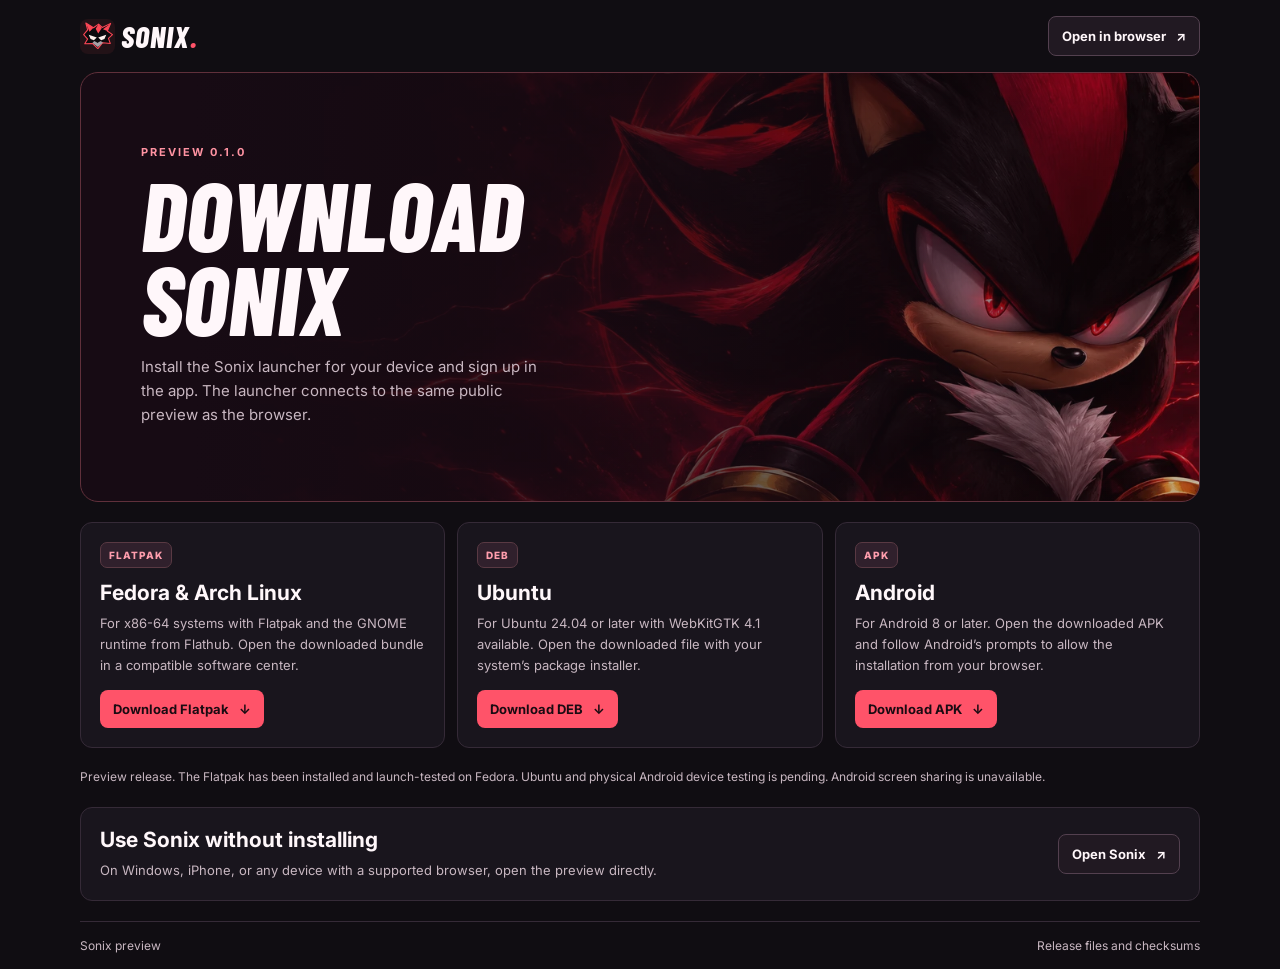
==== index.html @ aa1c5a4f "Include platform test status on downloads page" ====
<!doctype html>
<html lang="en">
<head>
  <meta charset="utf-8">
  <meta name="viewport" content="width=device-width, initial-scale=1">
  <meta name="theme-color" content="#100d12">
  <meta name="description" content="Download the Sonix preview for Fedora, Arch Linux, Ubuntu and Android.">
  <title>Download Sonix</title>
  <link rel="icon" href="assets/sonix.svg">
  <link rel="stylesheet" href="https://fonts.googleapis.com/css2?family=Barlow+Condensed:ital,wght@1,800&family=Inter:wght@400;500;600;700;800&display=swap">
  <link rel="stylesheet" href="style.css">
</head>
<body>
  <header class="bar">
    <a class="brand" href="https://sonixdeveloper.github.io/sonix-website/"><img src="assets/sonix.svg" alt="">SONIX<span>.</span></a>
    <a class="secondary" href="launch.html">Open in browser <span aria-hidden="true">↗</span></a>
  </header>
  <main>
    <section class="hero">
      <div>
        <p class="release">Preview 0.1.0</p>
        <h1>Download Sonix</h1>
        <p>Install the Sonix launcher for your device and sign up in the app. The launcher connects to the same public preview as the browser.</p>
      </div>
    </section>
    <section class="downloads" aria-label="Sonix installers">
      <article>
        <div class="format" aria-hidden="true">FLATPAK</div>
        <h2>Fedora &amp; Arch Linux</h2>
        <p>For x86-64 systems with Flatpak and the GNOME runtime from Flathub. Open the downloaded bundle in a compatible software center.</p>
        <a class="download" href="https://github.com/SonixDeveloper/sonix-downloads/releases/download/v0.1.0/Sonix-0.1.0-x86_64.flatpak">Download Flatpak <span aria-hidden="true">↓</span></a>
      </article>
      <article>
        <div class="format" aria-hidden="true">DEB</div>
        <h2>Ubuntu</h2>
        <p>For Ubuntu 24.04 or later with WebKitGTK 4.1 available. Open the downloaded file with your system’s package installer.</p>
        <a class="download" href="https://github.com/SonixDeveloper/sonix-downloads/releases/download/v0.1.0/sonix-chat_0.1.0_all.deb">Download DEB <span aria-hidden="true">↓</span></a>
      </article>
      <article>
        <div class="format" aria-hidden="true">APK</div>
        <h2>Android</h2>
        <p>For Android 8 or later. Open the downloaded APK and follow Android’s prompts to allow the installation from your browser.</p>
        <a class="download" href="https://github.com/SonixDeveloper/sonix-downloads/releases/download/v0.1.0/Sonix-0.1.0.apk">Download APK <span aria-hidden="true">↓</span></a>
      </article>
    </section>
    <p class="testing-note">Preview release. The Flatpak has been installed and launch-tested on Fedora. Ubuntu and physical Android device testing is pending. Android screen sharing is unavailable.</p>
    <section class="browser">
      <div><h2>Use Sonix without installing</h2><p>On Windows, iPhone, or any device with a supported browser, open the preview directly.</p></div>
      <a class="secondary" href="launch.html">Open Sonix <span aria-hidden="true">↗</span></a>
    </section>
  </main>
  <footer class="bar">
    <span>Sonix preview</span>
    <a href="https://github.com/SonixDeveloper/sonix-downloads/releases/tag/v0.1.0">Release files and checksums</a>
  </footer>
</body>
</html>
---- style.css ----
:root{color-scheme:dark;--bg:#100d12;--surface:#19151d;--border:#352a37;--ink:#fff7fa;--muted:#c8b7c1;--accent:#ff5369;font:15px Inter,system-ui,sans-serif}
*{box-sizing:border-box}body{margin:0;background:var(--bg);color:var(--ink)}a{color:inherit;text-decoration:none}a:focus-visible{outline:2px solid #ff8c9d;outline-offset:4px}
main,.bar{width:min(1120px,calc(100% - 38px));margin-inline:auto}.bar{display:flex;justify-content:space-between;align-items:center;gap:12px;padding:16px 0}.brand{display:flex;align-items:center;gap:6px;font:italic 800 30px "Barlow Condensed",Impact,sans-serif;letter-spacing:1px}.brand img{width:35px;height:35px}.brand span{color:var(--accent);margin-left:-5px}
.hero{min-height:345px;display:flex;align-items:center;padding:clamp(20px,6vw,60px);border:1px solid #60303b;border-radius:18px;background:linear-gradient(90deg,#170b14 10%,#170b14b8 55%,#170b1440),url("assets/overdrive.webp") 71% center/cover}.hero>div{max-width:550px}
h1{font:italic 800 clamp(53px,10vw,96px)/.87 "Barlow Condensed",Impact,sans-serif;text-transform:uppercase;margin:8px 0 16px}p{color:var(--muted);line-height:1.58}.hero p:last-child{max-width:415px}.release{color:#ff93a2;text-transform:uppercase;font-weight:700;letter-spacing:2px;font-size:11px}
.downloads{display:grid;grid-template-columns:repeat(3,minmax(0,1fr));gap:12px;margin:20px 0}.downloads article,.browser{background:var(--surface);border:1px solid var(--border);border-radius:12px;padding:19px}.downloads article{display:flex;align-items:flex-start;flex-direction:column}.format{border:1px solid #593943;background:#30202c;color:#ff9dad;border-radius:7px;padding:6px 8px;font-size:10px;font-weight:800;letter-spacing:1px}.downloads h2,.browser h2{margin:12px 0 0;font-size:21px}.downloads p,.browser p{font-size:13px;margin:8px 0 15px}
.download,.secondary{display:inline-flex;align-items:center;justify-content:center;gap:10px;font-size:13px;font-weight:700;border-radius:8px;padding:11px 13px}.download{color:#1a0b12;background:var(--accent);margin-top:auto}.secondary{border:1px solid #53404f;background:#211922}.download:hover,.secondary:hover{filter:brightness(1.15)}.browser{display:flex;align-items:center;justify-content:space-between;gap:14px;margin-bottom:20px}.browser h2{margin-top:0}.browser p{margin-bottom:0}footer.bar{border-top:1px solid var(--border);color:var(--muted);font-size:12px}.launch{padding:60px 0;text-align:center}
@media(max-width:680px){main,.bar{width:calc(100% - 24px)}.downloads{grid-template-columns:1fr}.hero{min-height:310px}.browser{flex-direction:column;align-items:flex-start}}

.testing-note{font-size:12px;margin:4px 0 20px}
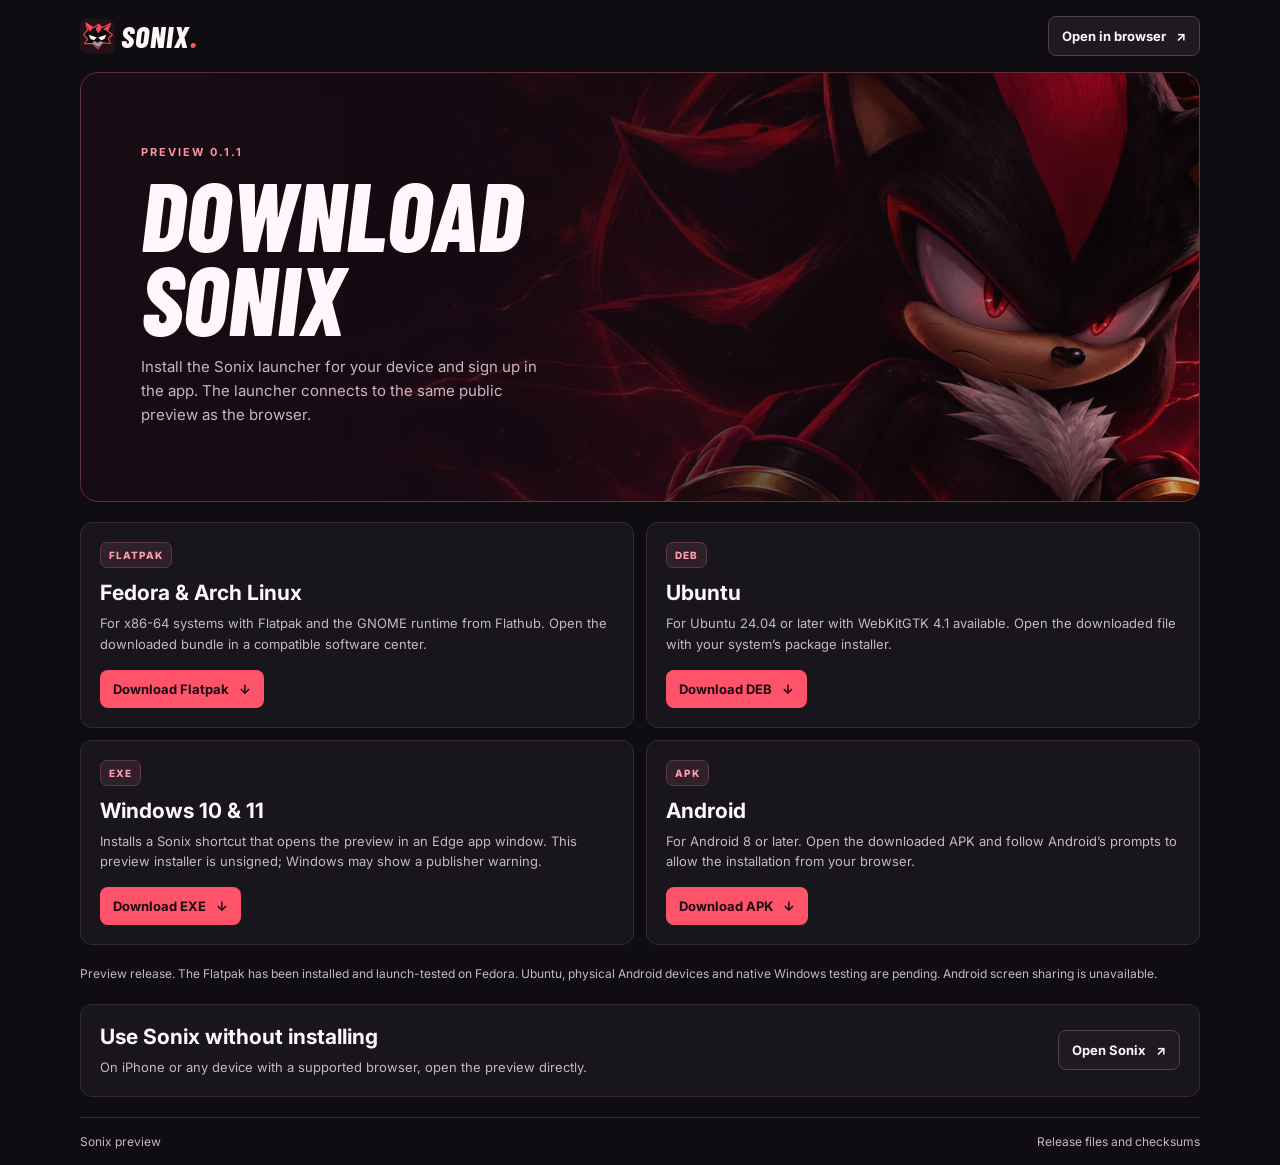
==== commit 0eb6caab: "Release mobile layout fixes, refresh desktop client and Windows installer" ====
--- a/index.html
+++ b/index.html
@@ -18,7 +18,7 @@
   <main>
     <section class="hero">
       <div>
-        <p class="release">Preview 0.1.0</p>
+        <p class="release">Preview 0.1.1</p>
         <h1>Download Sonix</h1>
         <p>Install the Sonix launcher for your device and sign up in the app. The launcher connects to the same public preview as the browser.</p>
       </div>
@@ -28,30 +28,36 @@
         <div class="format" aria-hidden="true">FLATPAK</div>
         <h2>Fedora &amp; Arch Linux</h2>
         <p>For x86-64 systems with Flatpak and the GNOME runtime from Flathub. Open the downloaded bundle in a compatible software center.</p>
-        <a class="download" href="https://github.com/SonixDeveloper/sonix-downloads/releases/download/v0.1.0/Sonix-0.1.0-x86_64.flatpak">Download Flatpak <span aria-hidden="true">↓</span></a>
+        <a class="download" href="https://github.com/SonixDeveloper/sonix-downloads/releases/download/v0.1.1/Sonix-0.1.1-x86_64.flatpak">Download Flatpak <span aria-hidden="true">↓</span></a>
       </article>
       <article>
         <div class="format" aria-hidden="true">DEB</div>
         <h2>Ubuntu</h2>
         <p>For Ubuntu 24.04 or later with WebKitGTK 4.1 available. Open the downloaded file with your system’s package installer.</p>
-        <a class="download" href="https://github.com/SonixDeveloper/sonix-downloads/releases/download/v0.1.0/sonix-chat_0.1.0_all.deb">Download DEB <span aria-hidden="true">↓</span></a>
+        <a class="download" href="https://github.com/SonixDeveloper/sonix-downloads/releases/download/v0.1.1/sonix-chat_0.1.1_all.deb">Download DEB <span aria-hidden="true">↓</span></a>
+      </article>
+      <article>
+        <div class="format" aria-hidden="true">EXE</div>
+        <h2>Windows 10 &amp; 11</h2>
+        <p>Installs a Sonix shortcut that opens the preview in an Edge app window. This preview installer is unsigned; Windows may show a publisher warning.</p>
+        <a class="download" href="https://github.com/SonixDeveloper/sonix-downloads/releases/download/v0.1.1/Sonix-Setup-0.1.1.exe">Download EXE <span aria-hidden="true">↓</span></a>
       </article>
       <article>
         <div class="format" aria-hidden="true">APK</div>
         <h2>Android</h2>
         <p>For Android 8 or later. Open the downloaded APK and follow Android’s prompts to allow the installation from your browser.</p>
-        <a class="download" href="https://github.com/SonixDeveloper/sonix-downloads/releases/download/v0.1.0/Sonix-0.1.0.apk">Download APK <span aria-hidden="true">↓</span></a>
+        <a class="download" href="https://github.com/SonixDeveloper/sonix-downloads/releases/download/v0.1.1/Sonix-0.1.1.apk">Download APK <span aria-hidden="true">↓</span></a>
       </article>
     </section>
-    <p class="testing-note">Preview release. The Flatpak has been installed and launch-tested on Fedora. Ubuntu and physical Android device testing is pending. Android screen sharing is unavailable.</p>
+    <p class="testing-note">Preview release. The Flatpak has been installed and launch-tested on Fedora. Ubuntu, physical Android devices and native Windows testing are pending. Android screen sharing is unavailable.</p>
     <section class="browser">
-      <div><h2>Use Sonix without installing</h2><p>On Windows, iPhone, or any device with a supported browser, open the preview directly.</p></div>
+      <div><h2>Use Sonix without installing</h2><p>On iPhone or any device with a supported browser, open the preview directly.</p></div>
       <a class="secondary" href="launch.html">Open Sonix <span aria-hidden="true">↗</span></a>
     </section>
   </main>
   <footer class="bar">
     <span>Sonix preview</span>
-    <a href="https://github.com/SonixDeveloper/sonix-downloads/releases/tag/v0.1.0">Release files and checksums</a>
+    <a href="https://github.com/SonixDeveloper/sonix-downloads/releases/tag/v0.1.1">Release files and checksums</a>
   </footer>
 </body>
 </html>
--- a/style.css
+++ b/style.css
@@ -3,7 +3,7 @@
 main,.bar{width:min(1120px,calc(100% - 38px));margin-inline:auto}.bar{display:flex;justify-content:space-between;align-items:center;gap:12px;padding:16px 0}.brand{display:flex;align-items:center;gap:6px;font:italic 800 30px "Barlow Condensed",Impact,sans-serif;letter-spacing:1px}.brand img{width:35px;height:35px}.brand span{color:var(--accent);margin-left:-5px}
 .hero{min-height:345px;display:flex;align-items:center;padding:clamp(20px,6vw,60px);border:1px solid #60303b;border-radius:18px;background:linear-gradient(90deg,#170b14 10%,#170b14b8 55%,#170b1440),url("assets/overdrive.webp") 71% center/cover}.hero>div{max-width:550px}
 h1{font:italic 800 clamp(53px,10vw,96px)/.87 "Barlow Condensed",Impact,sans-serif;text-transform:uppercase;margin:8px 0 16px}p{color:var(--muted);line-height:1.58}.hero p:last-child{max-width:415px}.release{color:#ff93a2;text-transform:uppercase;font-weight:700;letter-spacing:2px;font-size:11px}
-.downloads{display:grid;grid-template-columns:repeat(3,minmax(0,1fr));gap:12px;margin:20px 0}.downloads article,.browser{background:var(--surface);border:1px solid var(--border);border-radius:12px;padding:19px}.downloads article{display:flex;align-items:flex-start;flex-direction:column}.format{border:1px solid #593943;background:#30202c;color:#ff9dad;border-radius:7px;padding:6px 8px;font-size:10px;font-weight:800;letter-spacing:1px}.downloads h2,.browser h2{margin:12px 0 0;font-size:21px}.downloads p,.browser p{font-size:13px;margin:8px 0 15px}
+.downloads{display:grid;grid-template-columns:repeat(2,minmax(0,1fr));gap:12px;margin:20px 0}.downloads article,.browser{background:var(--surface);border:1px solid var(--border);border-radius:12px;padding:19px}.downloads article{display:flex;align-items:flex-start;flex-direction:column}.format{border:1px solid #593943;background:#30202c;color:#ff9dad;border-radius:7px;padding:6px 8px;font-size:10px;font-weight:800;letter-spacing:1px}.downloads h2,.browser h2{margin:12px 0 0;font-size:21px}.downloads p,.browser p{font-size:13px;margin:8px 0 15px}
 .download,.secondary{display:inline-flex;align-items:center;justify-content:center;gap:10px;font-size:13px;font-weight:700;border-radius:8px;padding:11px 13px}.download{color:#1a0b12;background:var(--accent);margin-top:auto}.secondary{border:1px solid #53404f;background:#211922}.download:hover,.secondary:hover{filter:brightness(1.15)}.browser{display:flex;align-items:center;justify-content:space-between;gap:14px;margin-bottom:20px}.browser h2{margin-top:0}.browser p{margin-bottom:0}footer.bar{border-top:1px solid var(--border);color:var(--muted);font-size:12px}.launch{padding:60px 0;text-align:center}
 @media(max-width:680px){main,.bar{width:calc(100% - 24px)}.downloads{grid-template-columns:1fr}.hero{min-height:310px}.browser{flex-direction:column;align-items:flex-start}}
 
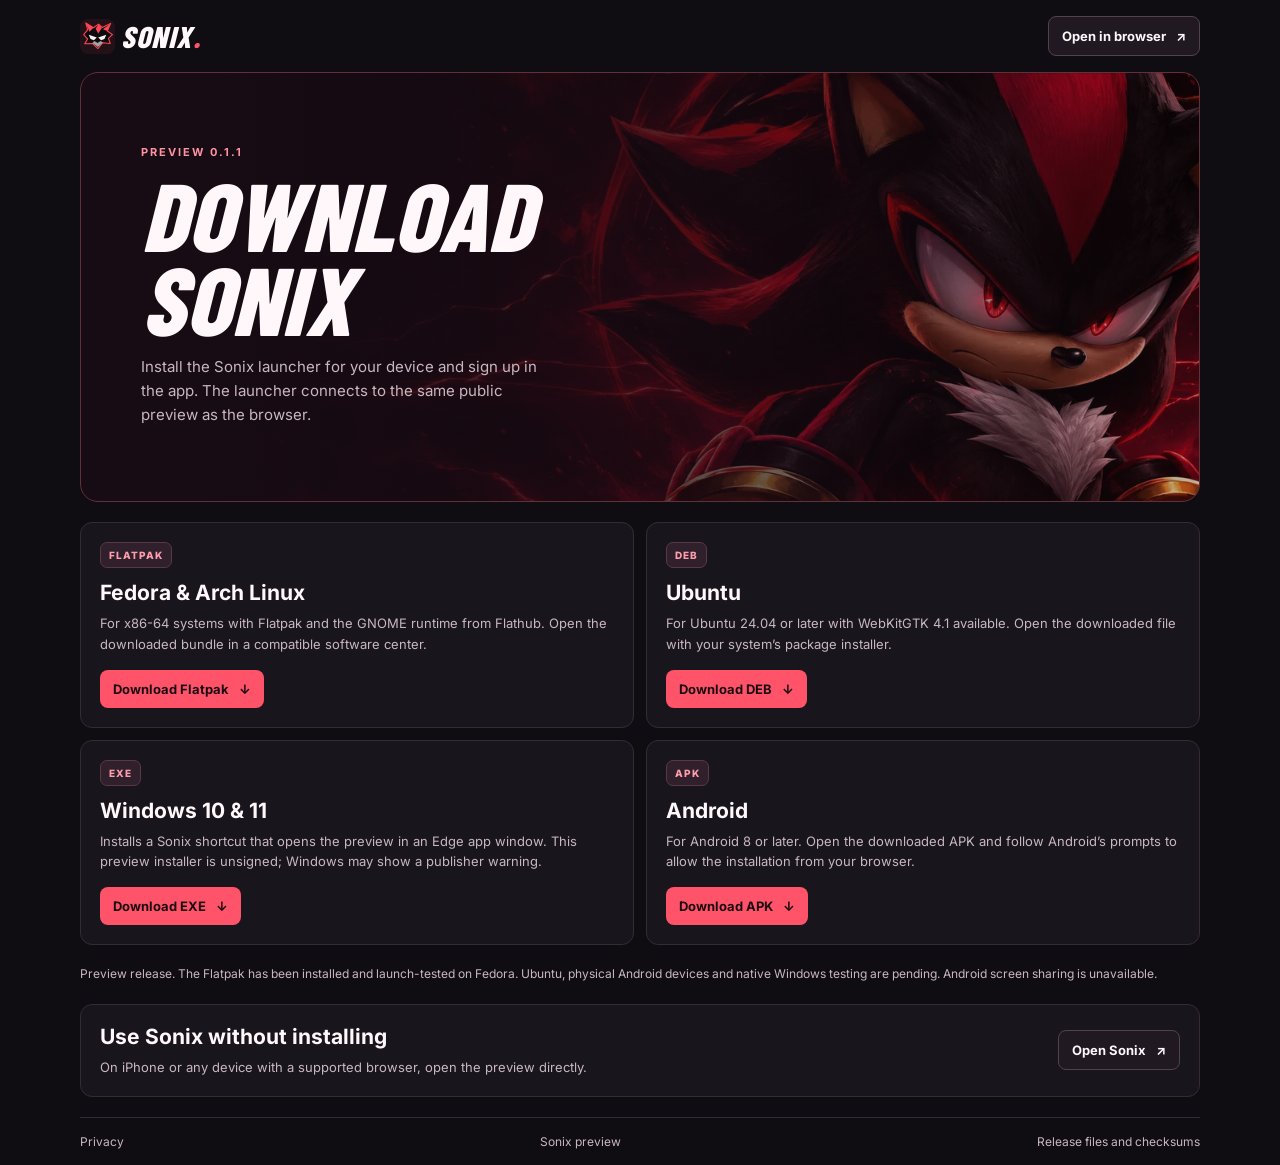
==== commit 5159c8cd: "Host fonts locally and describe preview privacy" ====
--- a/index.html
+++ b/index.html
@@ -7,7 +7,7 @@
   <meta name="description" content="Download the Sonix preview for Fedora, Arch Linux, Ubuntu and Android.">
   <title>Download Sonix</title>
   <link rel="icon" href="assets/sonix.svg">
-  <link rel="stylesheet" href="https://fonts.googleapis.com/css2?family=Barlow+Condensed:ital,wght@1,800&family=Inter:wght@400;500;600;700;800&display=swap">
+  <link rel="stylesheet" href="assets/fonts.css">
   <link rel="stylesheet" href="style.css">
 </head>
 <body>
@@ -55,7 +55,7 @@
       <a class="secondary" href="launch.html">Open Sonix <span aria-hidden="true">↗</span></a>
     </section>
   </main>
-  <footer class="bar">
+  <footer class="bar"><a href="privacy.html">Privacy</a>
     <span>Sonix preview</span>
     <a href="https://github.com/SonixDeveloper/sonix-downloads/releases/tag/v0.1.1">Release files and checksums</a>
   </footer>
--- a/assets/fonts.css
+++ b/assets/fonts.css
@@ -0,0 +1,56 @@
+@font-face {
+  font-family: 'Barlow Condensed';
+  font-style: normal;
+  font-weight: 600;
+  font-display: swap;
+  src: url(font-0.ttf) format('truetype');
+}
+@font-face {
+  font-family: 'Barlow Condensed';
+  font-style: normal;
+  font-weight: 700;
+  font-display: swap;
+  src: url(font-1.ttf) format('truetype');
+}
+@font-face {
+  font-family: 'Barlow Condensed';
+  font-style: normal;
+  font-weight: 800;
+  font-display: swap;
+  src: url(font-2.ttf) format('truetype');
+}
+@font-face {
+  font-family: 'Inter';
+  font-style: normal;
+  font-weight: 400;
+  font-display: swap;
+  src: url(font-3.ttf) format('truetype');
+}
+@font-face {
+  font-family: 'Inter';
+  font-style: normal;
+  font-weight: 500;
+  font-display: swap;
+  src: url(font-4.ttf) format('truetype');
+}
+@font-face {
+  font-family: 'Inter';
+  font-style: normal;
+  font-weight: 600;
+  font-display: swap;
+  src: url(font-5.ttf) format('truetype');
+}
+@font-face {
+  font-family: 'Inter';
+  font-style: normal;
+  font-weight: 700;
+  font-display: swap;
+  src: url(font-6.ttf) format('truetype');
+}
+@font-face {
+  font-family: 'Inter';
+  font-style: normal;
+  font-weight: 800;
+  font-display: swap;
+  src: url(font-7.ttf) format('truetype');
+}
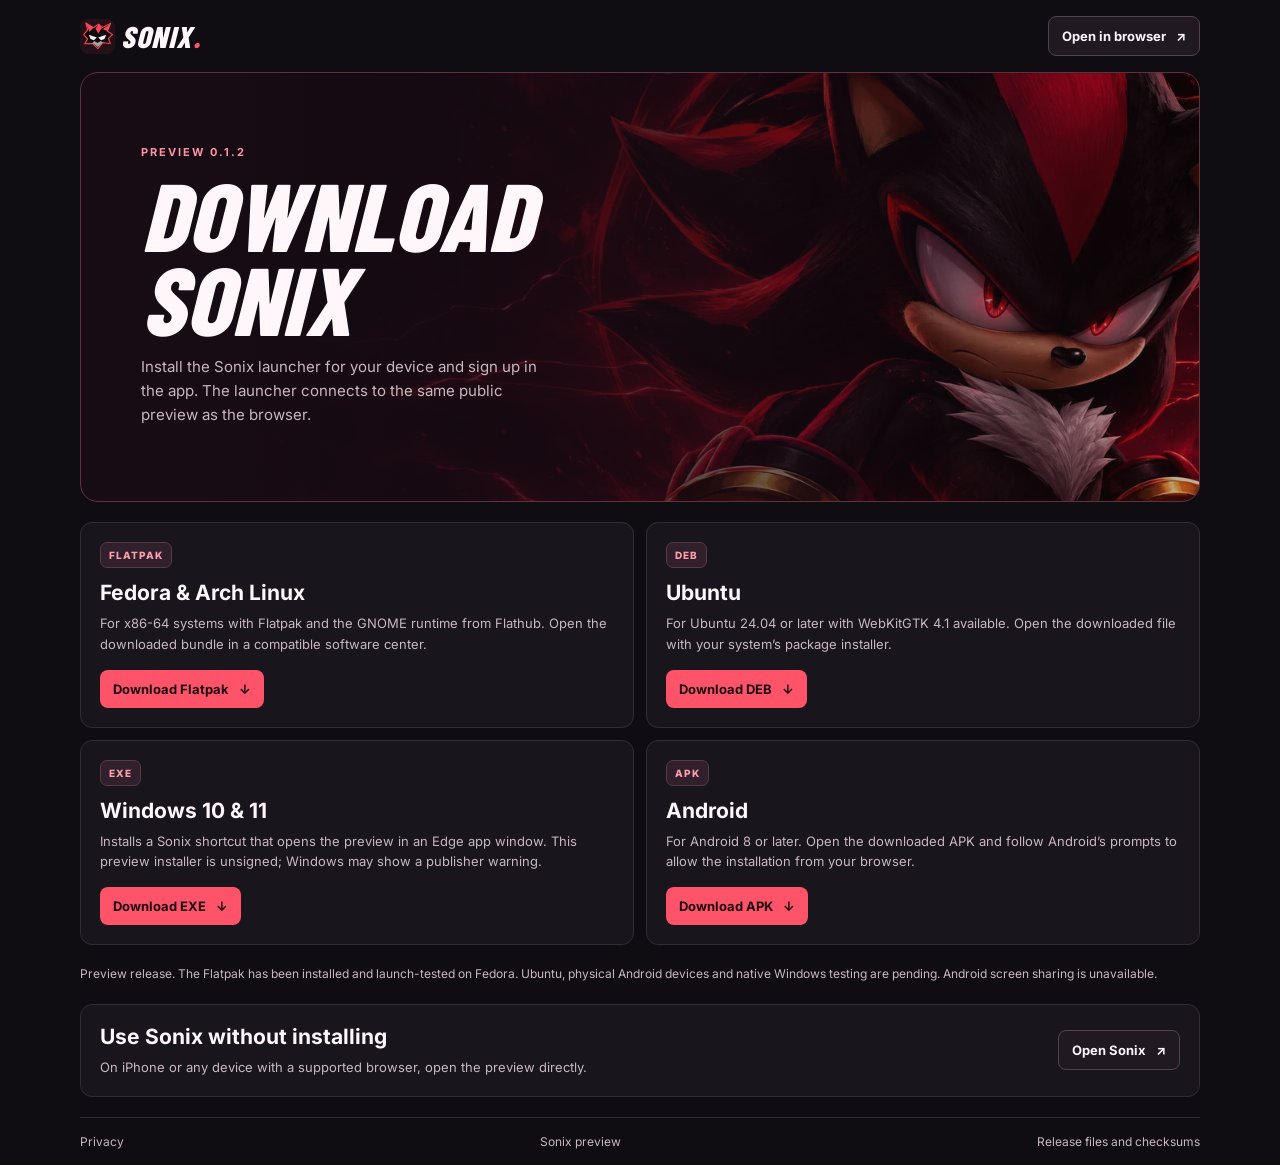
==== commit ec597ffb: "Keep sign-ins across launches and update Android and Linux clients" ====
--- a/index.html
+++ b/index.html
@@ -18,7 +18,7 @@
   <main>
     <section class="hero">
       <div>
-        <p class="release">Preview 0.1.1</p>
+        <p class="release">Preview 0.1.2</p>
         <h1>Download Sonix</h1>
         <p>Install the Sonix launcher for your device and sign up in the app. The launcher connects to the same public preview as the browser.</p>
       </div>
@@ -28,13 +28,13 @@
         <div class="format" aria-hidden="true">FLATPAK</div>
         <h2>Fedora &amp; Arch Linux</h2>
         <p>For x86-64 systems with Flatpak and the GNOME runtime from Flathub. Open the downloaded bundle in a compatible software center.</p>
-        <a class="download" href="https://github.com/SonixDeveloper/sonix-downloads/releases/download/v0.1.1/Sonix-0.1.1-x86_64.flatpak">Download Flatpak <span aria-hidden="true">↓</span></a>
+        <a class="download" href="https://github.com/SonixDeveloper/sonix-downloads/releases/download/v0.1.2/Sonix-0.1.2-x86_64.flatpak">Download Flatpak <span aria-hidden="true">↓</span></a>
       </article>
       <article>
         <div class="format" aria-hidden="true">DEB</div>
         <h2>Ubuntu</h2>
         <p>For Ubuntu 24.04 or later with WebKitGTK 4.1 available. Open the downloaded file with your system’s package installer.</p>
-        <a class="download" href="https://github.com/SonixDeveloper/sonix-downloads/releases/download/v0.1.1/sonix-chat_0.1.1_all.deb">Download DEB <span aria-hidden="true">↓</span></a>
+        <a class="download" href="https://github.com/SonixDeveloper/sonix-downloads/releases/download/v0.1.2/sonix-chat_0.1.2_all.deb">Download DEB <span aria-hidden="true">↓</span></a>
       </article>
       <article>
         <div class="format" aria-hidden="true">EXE</div>
@@ -46,7 +46,7 @@
         <div class="format" aria-hidden="true">APK</div>
         <h2>Android</h2>
         <p>For Android 8 or later. Open the downloaded APK and follow Android’s prompts to allow the installation from your browser.</p>
-        <a class="download" href="https://github.com/SonixDeveloper/sonix-downloads/releases/download/v0.1.1/Sonix-0.1.1.apk">Download APK <span aria-hidden="true">↓</span></a>
+        <a class="download" href="https://github.com/SonixDeveloper/sonix-downloads/releases/download/v0.1.2/Sonix-0.1.2.apk">Download APK <span aria-hidden="true">↓</span></a>
       </article>
     </section>
     <p class="testing-note">Preview release. The Flatpak has been installed and launch-tested on Fedora. Ubuntu, physical Android devices and native Windows testing are pending. Android screen sharing is unavailable.</p>
@@ -57,7 +57,7 @@
   </main>
   <footer class="bar"><a href="privacy.html">Privacy</a>
     <span>Sonix preview</span>
-    <a href="https://github.com/SonixDeveloper/sonix-downloads/releases/tag/v0.1.1">Release files and checksums</a>
+    <a href="https://github.com/SonixDeveloper/sonix-downloads/releases/tag/v0.1.2">Release files and checksums</a>
   </footer>
 </body>
 </html>
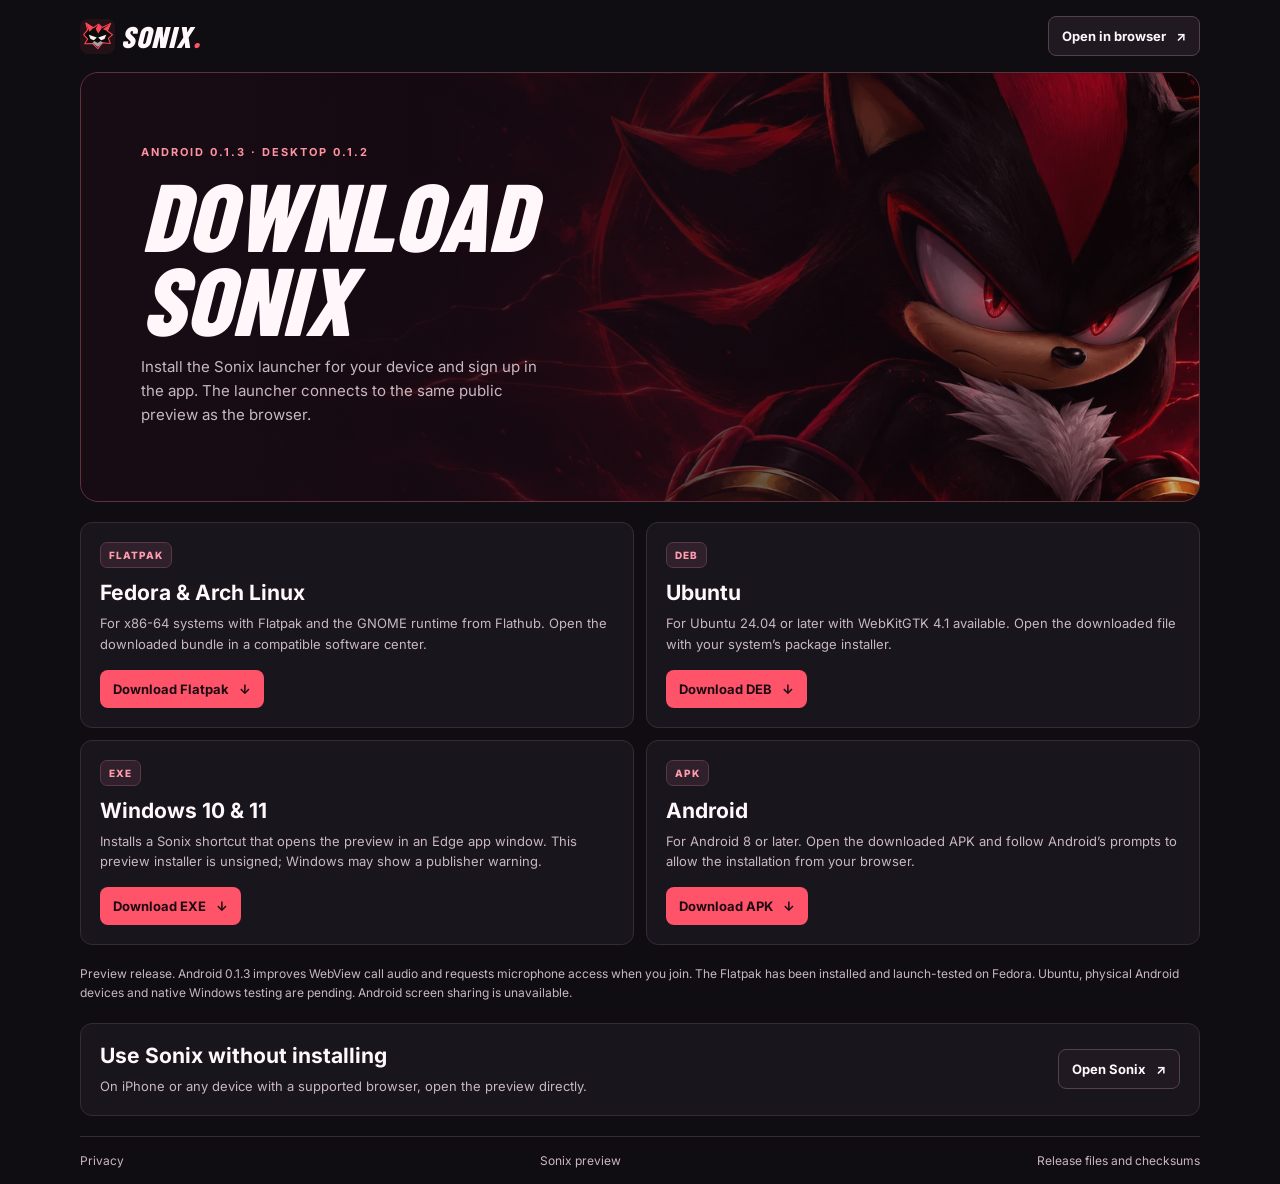
==== commit b48b1eb6: "Publish Android call audio update" ====
--- a/index.html
+++ b/index.html
@@ -18,7 +18,7 @@
   <main>
     <section class="hero">
       <div>
-        <p class="release">Preview 0.1.2</p>
+        <p class="release">Android 0.1.3 · desktop 0.1.2</p>
         <h1>Download Sonix</h1>
         <p>Install the Sonix launcher for your device and sign up in the app. The launcher connects to the same public preview as the browser.</p>
       </div>
@@ -46,10 +46,10 @@
         <div class="format" aria-hidden="true">APK</div>
         <h2>Android</h2>
         <p>For Android 8 or later. Open the downloaded APK and follow Android’s prompts to allow the installation from your browser.</p>
-        <a class="download" href="https://github.com/SonixDeveloper/sonix-downloads/releases/download/v0.1.2/Sonix-0.1.2.apk">Download APK <span aria-hidden="true">↓</span></a>
+        <a class="download" href="https://github.com/SonixDeveloper/sonix-downloads/releases/download/v0.1.3/Sonix-0.1.3.apk">Download APK <span aria-hidden="true">↓</span></a>
       </article>
     </section>
-    <p class="testing-note">Preview release. The Flatpak has been installed and launch-tested on Fedora. Ubuntu, physical Android devices and native Windows testing are pending. Android screen sharing is unavailable.</p>
+    <p class="testing-note">Preview release. Android 0.1.3 improves WebView call audio and requests microphone access when you join. The Flatpak has been installed and launch-tested on Fedora. Ubuntu, physical Android devices and native Windows testing are pending. Android screen sharing is unavailable.</p>
     <section class="browser">
       <div><h2>Use Sonix without installing</h2><p>On iPhone or any device with a supported browser, open the preview directly.</p></div>
       <a class="secondary" href="launch.html">Open Sonix <span aria-hidden="true">↗</span></a>
@@ -57,7 +57,7 @@
   </main>
   <footer class="bar"><a href="privacy.html">Privacy</a>
     <span>Sonix preview</span>
-    <a href="https://github.com/SonixDeveloper/sonix-downloads/releases/tag/v0.1.2">Release files and checksums</a>
+    <a href="https://github.com/SonixDeveloper/sonix-downloads/releases/tag/v0.1.3">Release files and checksums</a>
   </footer>
 </body>
 </html>
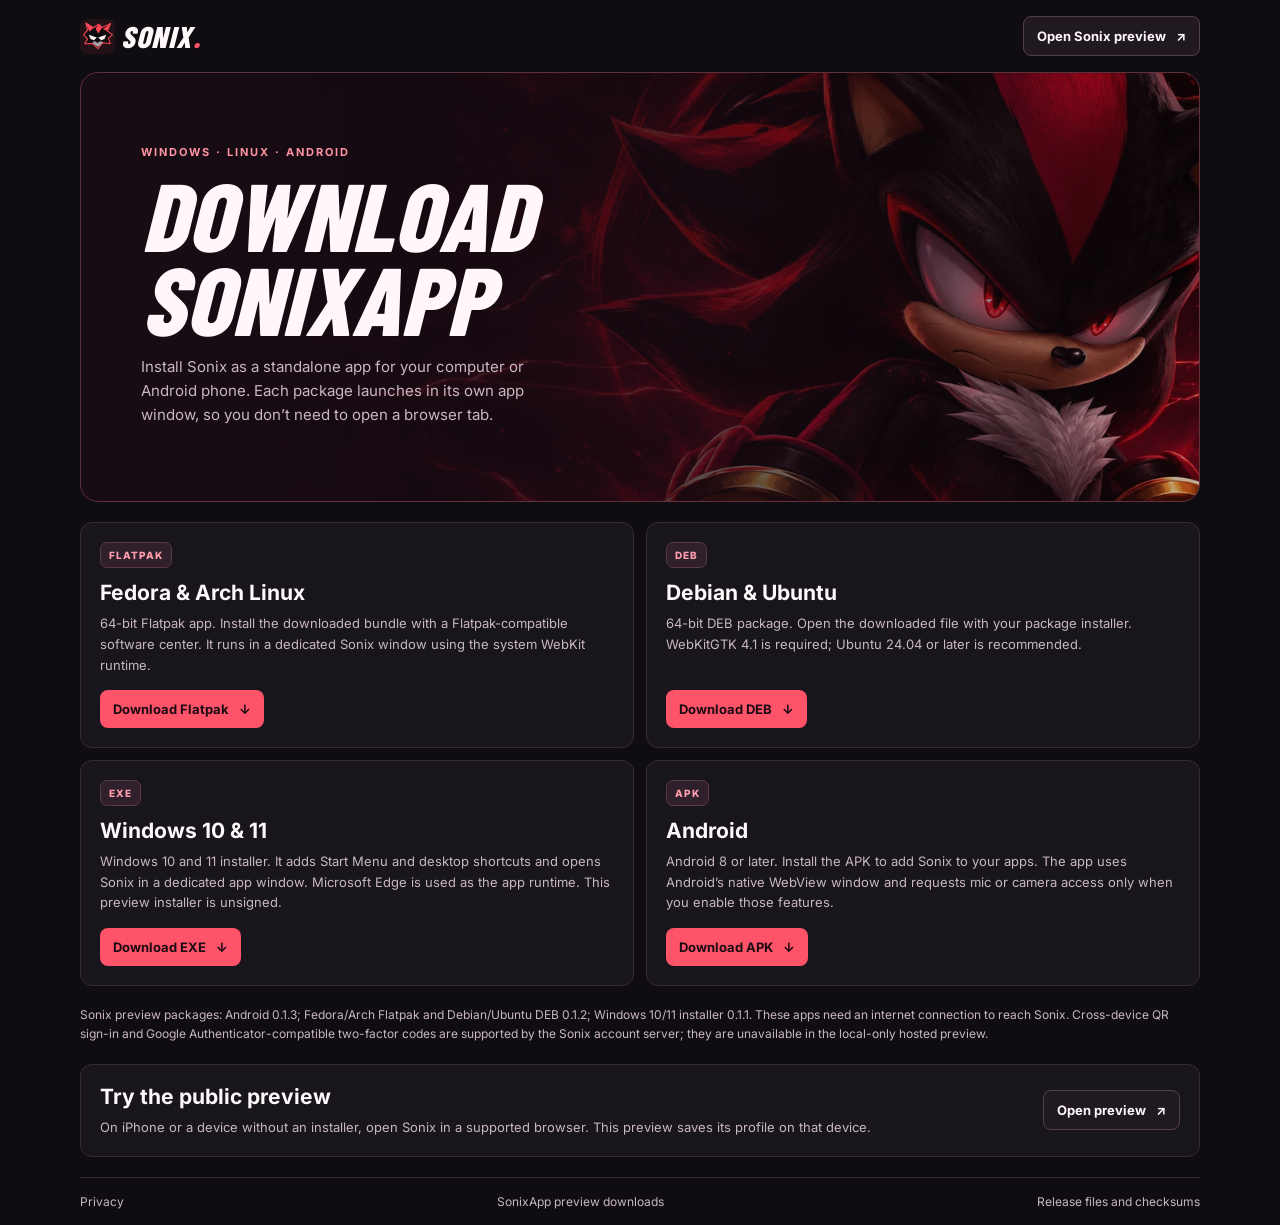
==== commit be39f861: "Refresh SonixApp downloads and launch target" ====
--- a/index.html
+++ b/index.html
@@ -4,8 +4,8 @@
   <meta charset="utf-8">
   <meta name="viewport" content="width=device-width, initial-scale=1">
   <meta name="theme-color" content="#100d12">
-  <meta name="description" content="Download the Sonix preview for Fedora, Arch Linux, Ubuntu and Android.">
-  <title>Download Sonix</title>
+  <meta name="description" content="Install SonixApp on Windows, Fedora, Arch Linux, Debian, Ubuntu, or Android.">
+  <title>SonixApp Downloads</title>
   <link rel="icon" href="assets/sonix.svg">
   <link rel="stylesheet" href="assets/fonts.css">
   <link rel="stylesheet" href="style.css">
@@ -13,50 +13,50 @@
 <body>
   <header class="bar">
     <a class="brand" href="https://sonixdeveloper.github.io/sonix-website/"><img src="assets/sonix.svg" alt="">SONIX<span>.</span></a>
-    <a class="secondary" href="launch.html">Open in browser <span aria-hidden="true">↗</span></a>
+    <a class="secondary" href="launch.html">Open Sonix preview <span aria-hidden="true">↗</span></a>
   </header>
   <main>
     <section class="hero">
       <div>
-        <p class="release">Android 0.1.3 · desktop 0.1.2</p>
-        <h1>Download Sonix</h1>
-        <p>Install the Sonix launcher for your device and sign up in the app. The launcher connects to the same public preview as the browser.</p>
+        <p class="release">WINDOWS · LINUX · ANDROID</p>
+        <h1>Download SonixApp</h1>
+        <p>Install Sonix as a standalone app for your computer or Android phone. Each package launches in its own app window, so you don’t need to open a browser tab.</p>
       </div>
     </section>
     <section class="downloads" aria-label="Sonix installers">
       <article>
         <div class="format" aria-hidden="true">FLATPAK</div>
         <h2>Fedora &amp; Arch Linux</h2>
-        <p>For x86-64 systems with Flatpak and the GNOME runtime from Flathub. Open the downloaded bundle in a compatible software center.</p>
+        <p>64-bit Flatpak app. Install the downloaded bundle with a Flatpak-compatible software center. It runs in a dedicated Sonix window using the system WebKit runtime.</p>
         <a class="download" href="https://github.com/SonixDeveloper/sonix-downloads/releases/download/v0.1.2/Sonix-0.1.2-x86_64.flatpak">Download Flatpak <span aria-hidden="true">↓</span></a>
       </article>
       <article>
         <div class="format" aria-hidden="true">DEB</div>
-        <h2>Ubuntu</h2>
-        <p>For Ubuntu 24.04 or later with WebKitGTK 4.1 available. Open the downloaded file with your system’s package installer.</p>
+        <h2>Debian &amp; Ubuntu</h2>
+        <p>64-bit DEB package. Open the downloaded file with your package installer. WebKitGTK 4.1 is required; Ubuntu 24.04 or later is recommended.</p>
         <a class="download" href="https://github.com/SonixDeveloper/sonix-downloads/releases/download/v0.1.2/sonix-chat_0.1.2_all.deb">Download DEB <span aria-hidden="true">↓</span></a>
       </article>
       <article>
         <div class="format" aria-hidden="true">EXE</div>
         <h2>Windows 10 &amp; 11</h2>
-        <p>Installs a Sonix shortcut that opens the preview in an Edge app window. This preview installer is unsigned; Windows may show a publisher warning.</p>
+        <p>Windows 10 and 11 installer. It adds Start Menu and desktop shortcuts and opens Sonix in a dedicated app window. Microsoft Edge is used as the app runtime. This preview installer is unsigned.</p>
         <a class="download" href="https://github.com/SonixDeveloper/sonix-downloads/releases/download/v0.1.1/Sonix-Setup-0.1.1.exe">Download EXE <span aria-hidden="true">↓</span></a>
       </article>
       <article>
         <div class="format" aria-hidden="true">APK</div>
         <h2>Android</h2>
-        <p>For Android 8 or later. Open the downloaded APK and follow Android’s prompts to allow the installation from your browser.</p>
+        <p>Android 8 or later. Install the APK to add Sonix to your apps. The app uses Android’s native WebView window and requests mic or camera access only when you enable those features.</p>
         <a class="download" href="https://github.com/SonixDeveloper/sonix-downloads/releases/download/v0.1.3/Sonix-0.1.3.apk">Download APK <span aria-hidden="true">↓</span></a>
       </article>
     </section>
-    <p class="testing-note">Preview release. Android 0.1.3 improves WebView call audio and requests microphone access when you join. The Flatpak has been installed and launch-tested on Fedora. Ubuntu, physical Android devices and native Windows testing are pending. Android screen sharing is unavailable.</p>
+    <p class="testing-note">Sonix preview packages: Android 0.1.3; Fedora/Arch Flatpak and Debian/Ubuntu DEB 0.1.2; Windows 10/11 installer 0.1.1. These apps need an internet connection to reach Sonix. Cross-device QR sign-in and Google Authenticator-compatible two-factor codes are supported by the Sonix account server; they are unavailable in the local-only hosted preview.</p>
     <section class="browser">
-      <div><h2>Use Sonix without installing</h2><p>On iPhone or any device with a supported browser, open the preview directly.</p></div>
-      <a class="secondary" href="launch.html">Open Sonix <span aria-hidden="true">↗</span></a>
+      <div><h2>Try the public preview</h2><p>On iPhone or a device without an installer, open Sonix in a supported browser. This preview saves its profile on that device.</p></div>
+      <a class="secondary" href="launch.html">Open preview <span aria-hidden="true">↗</span></a>
     </section>
   </main>
   <footer class="bar"><a href="privacy.html">Privacy</a>
-    <span>Sonix preview</span>
+    <span>SonixApp preview downloads</span>
     <a href="https://github.com/SonixDeveloper/sonix-downloads/releases/tag/v0.1.3">Release files and checksums</a>
   </footer>
 </body>
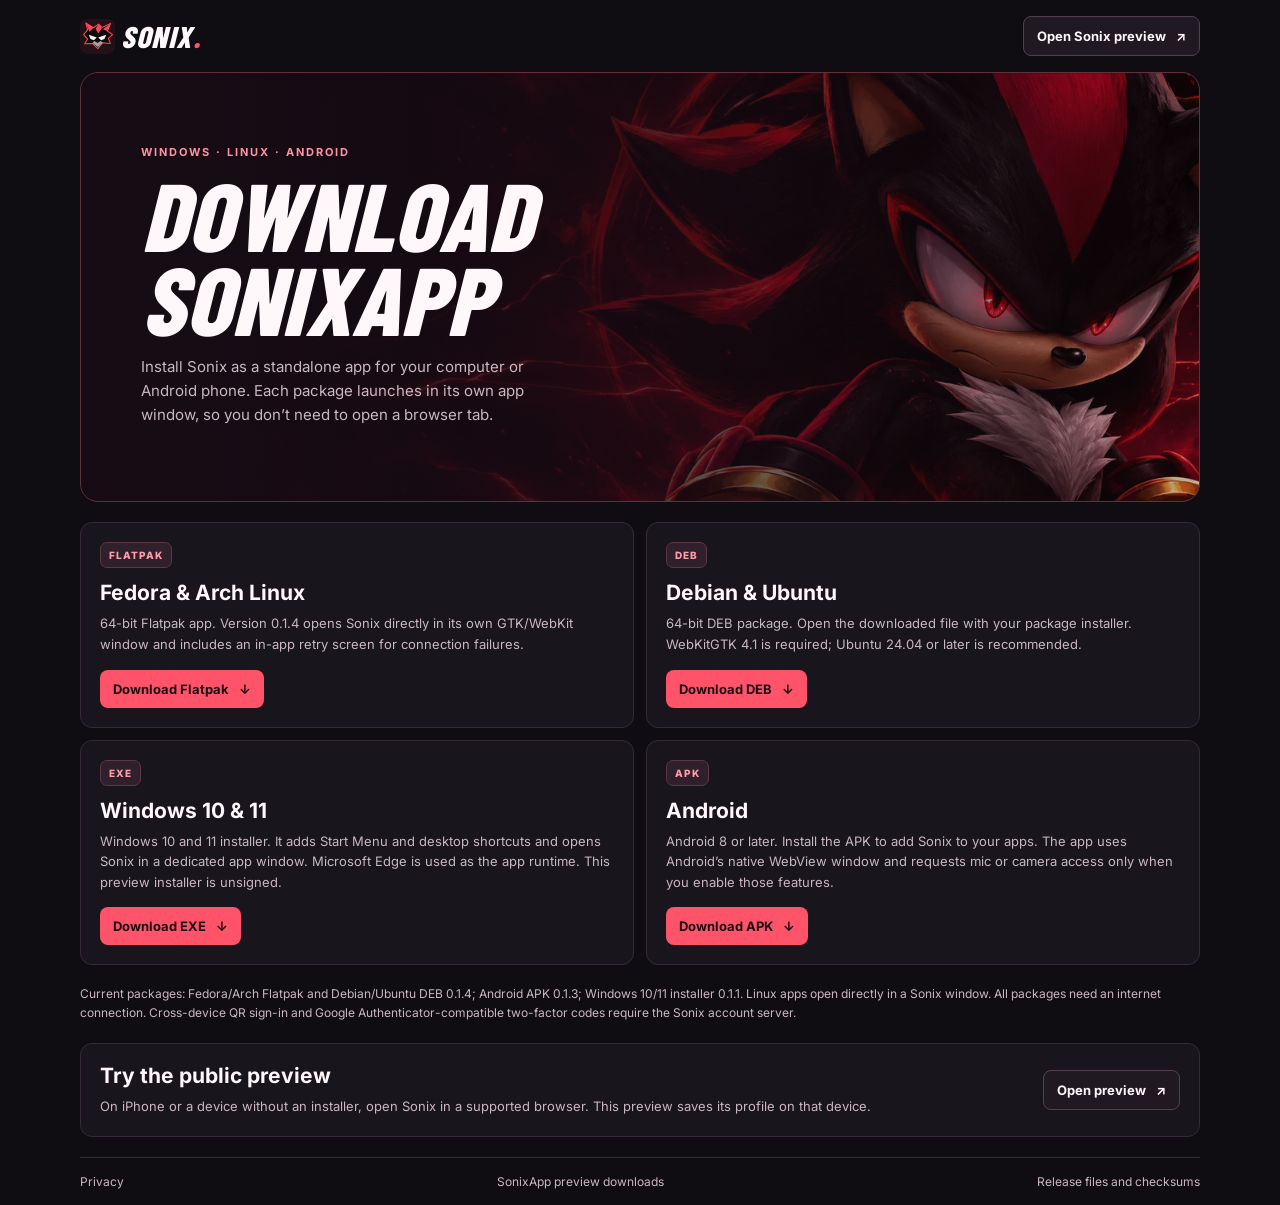
==== commit c5d11c01: "Rebuild Linux app launch flow" ====
--- a/index.html
+++ b/index.html
@@ -27,14 +27,14 @@
       <article>
         <div class="format" aria-hidden="true">FLATPAK</div>
         <h2>Fedora &amp; Arch Linux</h2>
-        <p>64-bit Flatpak app. Install the downloaded bundle with a Flatpak-compatible software center. It runs in a dedicated Sonix window using the system WebKit runtime.</p>
-        <a class="download" href="https://github.com/SonixDeveloper/sonix-downloads/releases/download/v0.1.2/Sonix-0.1.2-x86_64.flatpak">Download Flatpak <span aria-hidden="true">↓</span></a>
+        <p>64-bit Flatpak app. Version 0.1.4 opens Sonix directly in its own GTK/WebKit window and includes an in-app retry screen for connection failures.</p>
+        <a class="download" href="https://github.com/SonixDeveloper/sonix-downloads/releases/download/v0.1.4/Sonix-0.1.4-x86_64.flatpak">Download Flatpak <span aria-hidden="true">↓</span></a>
       </article>
       <article>
         <div class="format" aria-hidden="true">DEB</div>
         <h2>Debian &amp; Ubuntu</h2>
         <p>64-bit DEB package. Open the downloaded file with your package installer. WebKitGTK 4.1 is required; Ubuntu 24.04 or later is recommended.</p>
-        <a class="download" href="https://github.com/SonixDeveloper/sonix-downloads/releases/download/v0.1.2/sonix-chat_0.1.2_all.deb">Download DEB <span aria-hidden="true">↓</span></a>
+        <a class="download" href="https://github.com/SonixDeveloper/sonix-downloads/releases/download/v0.1.4/sonix-chat_0.1.4_amd64.deb">Download DEB <span aria-hidden="true">↓</span></a>
       </article>
       <article>
         <div class="format" aria-hidden="true">EXE</div>
@@ -49,7 +49,7 @@
         <a class="download" href="https://github.com/SonixDeveloper/sonix-downloads/releases/download/v0.1.3/Sonix-0.1.3.apk">Download APK <span aria-hidden="true">↓</span></a>
       </article>
     </section>
-    <p class="testing-note">Sonix preview packages: Android 0.1.3; Fedora/Arch Flatpak and Debian/Ubuntu DEB 0.1.2; Windows 10/11 installer 0.1.1. These apps need an internet connection to reach Sonix. Cross-device QR sign-in and Google Authenticator-compatible two-factor codes are supported by the Sonix account server; they are unavailable in the local-only hosted preview.</p>
+    <p class="testing-note">Current packages: Fedora/Arch Flatpak and Debian/Ubuntu DEB 0.1.4; Android APK 0.1.3; Windows 10/11 installer 0.1.1. Linux apps open directly in a Sonix window. All packages need an internet connection. Cross-device QR sign-in and Google Authenticator-compatible two-factor codes require the Sonix account server.</p>
     <section class="browser">
       <div><h2>Try the public preview</h2><p>On iPhone or a device without an installer, open Sonix in a supported browser. This preview saves its profile on that device.</p></div>
       <a class="secondary" href="launch.html">Open preview <span aria-hidden="true">↗</span></a>
@@ -57,7 +57,7 @@
   </main>
   <footer class="bar"><a href="privacy.html">Privacy</a>
     <span>SonixApp preview downloads</span>
-    <a href="https://github.com/SonixDeveloper/sonix-downloads/releases/tag/v0.1.3">Release files and checksums</a>
+    <a href="https://github.com/SonixDeveloper/sonix-downloads/releases/tag/v0.1.4">Release files and checksums</a>
   </footer>
 </body>
 </html>
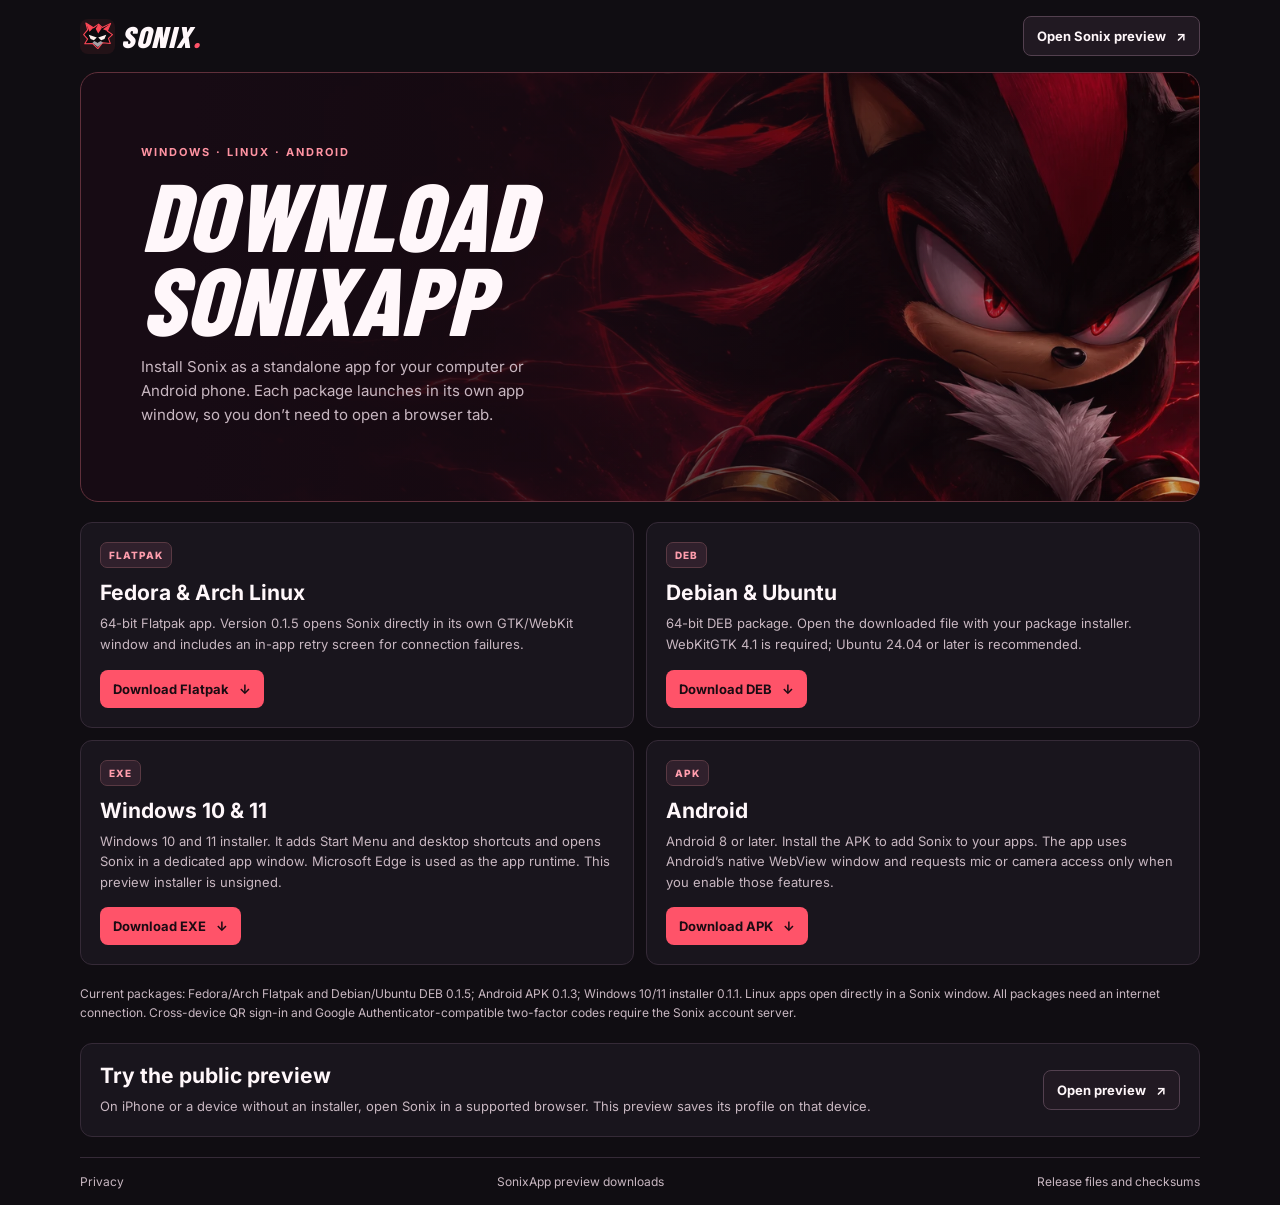
==== commit 4d03a74b: "Fix embedded Linux host navigation" ====
--- a/index.html
+++ b/index.html
@@ -27,14 +27,14 @@
       <article>
         <div class="format" aria-hidden="true">FLATPAK</div>
         <h2>Fedora &amp; Arch Linux</h2>
-        <p>64-bit Flatpak app. Version 0.1.4 opens Sonix directly in its own GTK/WebKit window and includes an in-app retry screen for connection failures.</p>
-        <a class="download" href="https://github.com/SonixDeveloper/sonix-downloads/releases/download/v0.1.4/Sonix-0.1.4-x86_64.flatpak">Download Flatpak <span aria-hidden="true">↓</span></a>
+        <p>64-bit Flatpak app. Version 0.1.5 opens Sonix directly in its own GTK/WebKit window and includes an in-app retry screen for connection failures.</p>
+        <a class="download" href="https://github.com/SonixDeveloper/sonix-downloads/releases/download/v0.1.5/Sonix-0.1.5-x86_64.flatpak">Download Flatpak <span aria-hidden="true">↓</span></a>
       </article>
       <article>
         <div class="format" aria-hidden="true">DEB</div>
         <h2>Debian &amp; Ubuntu</h2>
         <p>64-bit DEB package. Open the downloaded file with your package installer. WebKitGTK 4.1 is required; Ubuntu 24.04 or later is recommended.</p>
-        <a class="download" href="https://github.com/SonixDeveloper/sonix-downloads/releases/download/v0.1.4/sonix-chat_0.1.4_amd64.deb">Download DEB <span aria-hidden="true">↓</span></a>
+        <a class="download" href="https://github.com/SonixDeveloper/sonix-downloads/releases/download/v0.1.5/sonix-chat_0.1.5_amd64.deb">Download DEB <span aria-hidden="true">↓</span></a>
       </article>
       <article>
         <div class="format" aria-hidden="true">EXE</div>
@@ -49,7 +49,7 @@
         <a class="download" href="https://github.com/SonixDeveloper/sonix-downloads/releases/download/v0.1.3/Sonix-0.1.3.apk">Download APK <span aria-hidden="true">↓</span></a>
       </article>
     </section>
-    <p class="testing-note">Current packages: Fedora/Arch Flatpak and Debian/Ubuntu DEB 0.1.4; Android APK 0.1.3; Windows 10/11 installer 0.1.1. Linux apps open directly in a Sonix window. All packages need an internet connection. Cross-device QR sign-in and Google Authenticator-compatible two-factor codes require the Sonix account server.</p>
+    <p class="testing-note">Current packages: Fedora/Arch Flatpak and Debian/Ubuntu DEB 0.1.5; Android APK 0.1.3; Windows 10/11 installer 0.1.1. Linux apps open directly in a Sonix window. All packages need an internet connection. Cross-device QR sign-in and Google Authenticator-compatible two-factor codes require the Sonix account server.</p>
     <section class="browser">
       <div><h2>Try the public preview</h2><p>On iPhone or a device without an installer, open Sonix in a supported browser. This preview saves its profile on that device.</p></div>
       <a class="secondary" href="launch.html">Open preview <span aria-hidden="true">↗</span></a>
@@ -57,7 +57,7 @@
   </main>
   <footer class="bar"><a href="privacy.html">Privacy</a>
     <span>SonixApp preview downloads</span>
-    <a href="https://github.com/SonixDeveloper/sonix-downloads/releases/tag/v0.1.4">Release files and checksums</a>
+    <a href="https://github.com/SonixDeveloper/sonix-downloads/releases/tag/v0.1.5">Release files and checksums</a>
   </footer>
 </body>
 </html>
